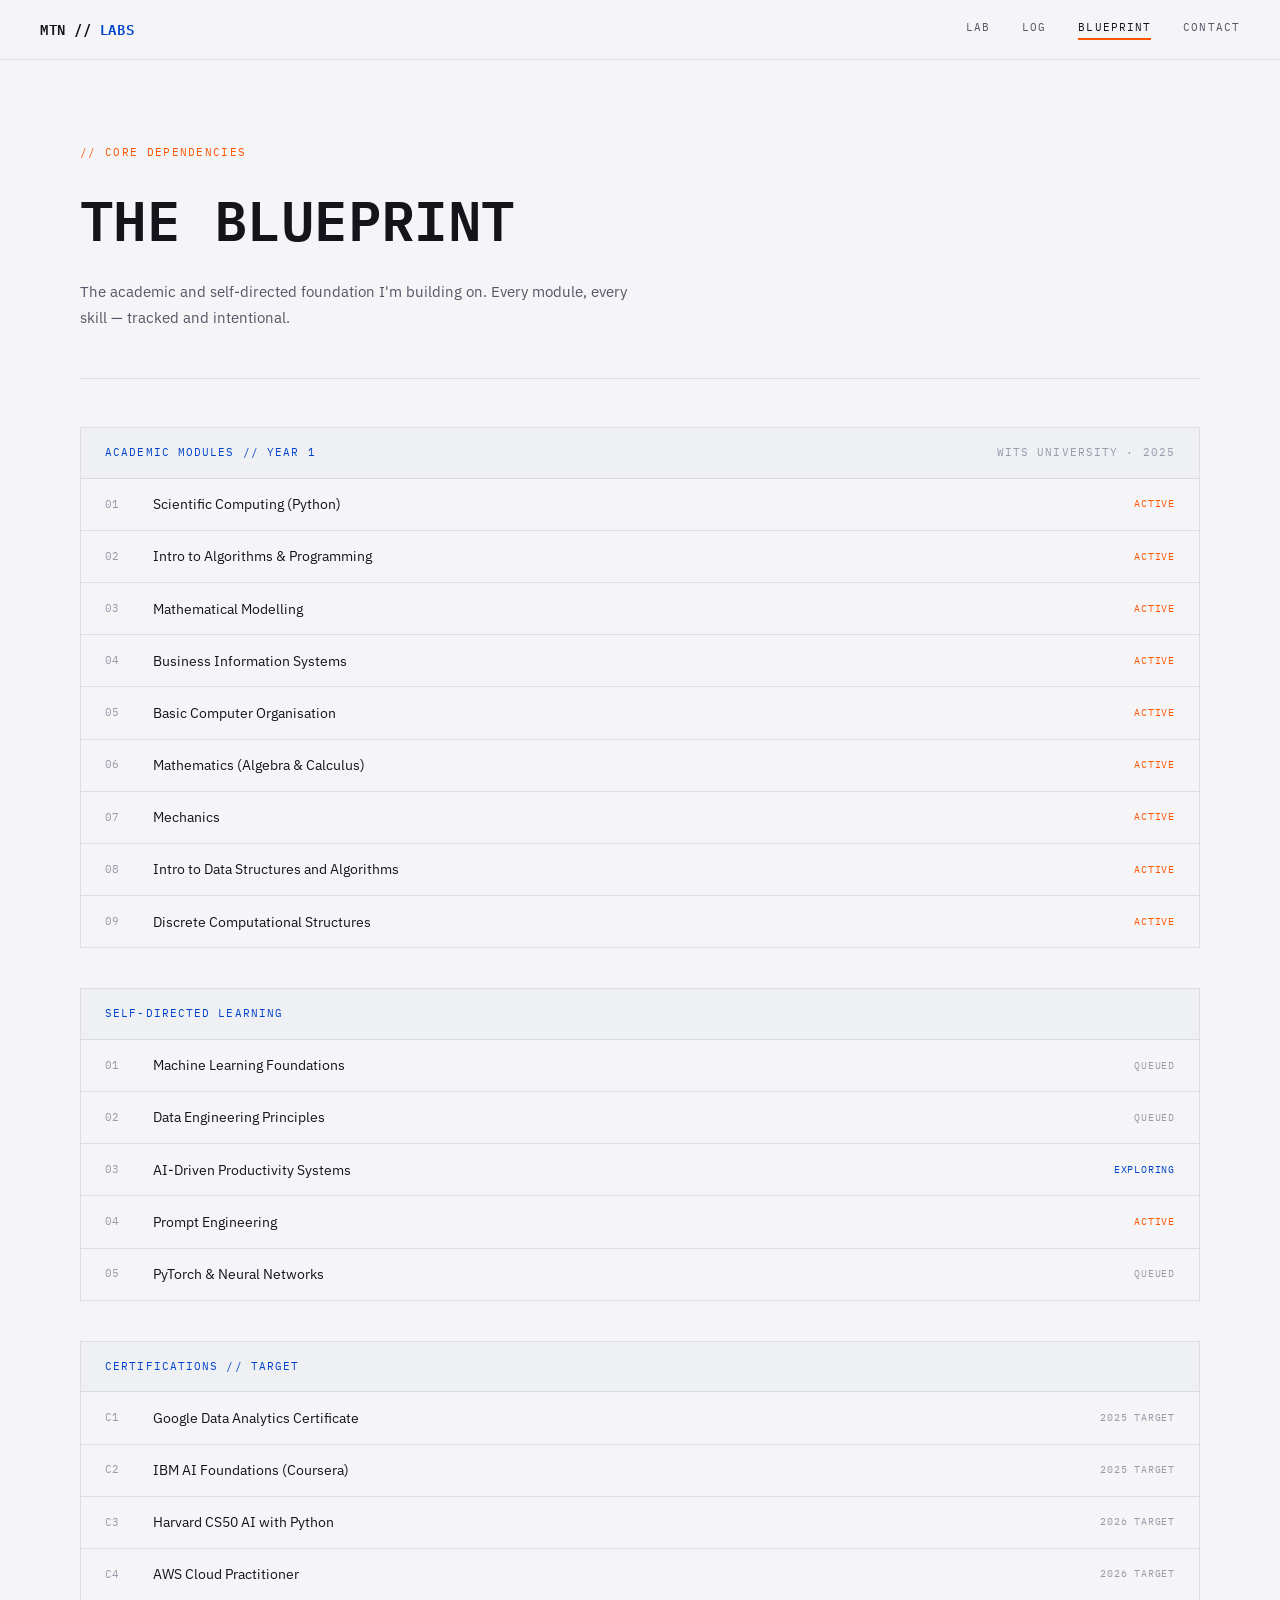
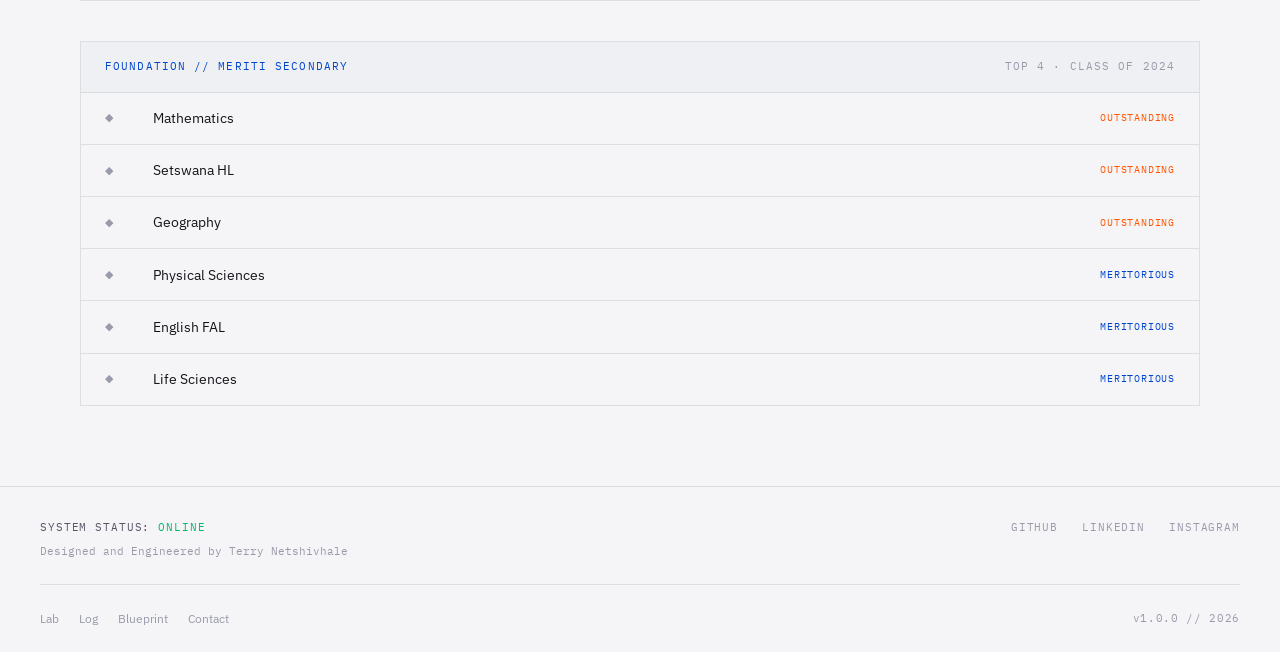
==== blueprint.html @ 5d326236 "Launch portfolio v1.0" ====
<!DOCTYPE html>
<html lang="en">
<head>
<meta charset="UTF-8"/>
<meta name="viewport" content="width=device-width, initial-scale=1.0"/>
<title>Blueprint // MTN Digital Headquarters</title>
<link rel="preconnect" href="https://fonts.googleapis.com">
<link rel="preconnect" href="https://fonts.gstatic.com" crossorigin>
<link href="https://fonts.googleapis.com/css2?family=IBM+Plex+Mono:wght@300;400;500;600&family=IBM+Plex+Sans:wght@300;400;500;600&display=swap" rel="stylesheet">
<link rel="stylesheet" href="style.css"/>
</head>
<body>

<nav class="nav">
  <a href="index.html" class="nav-brand">MTN // <span>LABS</span></a>
  <div class="nav-links">
    <a href="lab.html" class="nav-link">LAB</a>
    <a href="log.html" class="nav-link">LOG</a>
    <a href="blueprint.html" class="nav-link active">BLUEPRINT</a>
    <a href="contact.html" class="nav-link">CONTACT</a>
  </div>
  <button class="mobile-toggle" onclick="toggleMenu()">☰</button>
</nav>
<div class="mobile-menu" id="mobileMenu">
  <a href="lab.html">LAB</a>
  <a href="log.html">LOG</a>
  <a href="blueprint.html">BLUEPRINT</a>
  <a href="contact.html">CONTACT</a>
</div>

<main class="page-main">
  <div class="page-header reveal">
    <p class="page-eyebrow">// CORE DEPENDENCIES</p>
    <h1 class="page-title">THE BLUEPRINT</h1>
    <p class="page-sub">The academic and self-directed foundation I'm building on. Every module, every skill — tracked and intentional.</p>
  </div>

  <section class="blueprint-section reveal">
    <div class="bp-block">
      <div class="bp-header">
        <span class="bp-label blue">ACADEMIC MODULES // YEAR 1</span>
        <span class="bp-label">WITS UNIVERSITY · 2025</span>
      </div>
      <div class="module-list">
        <div class="module-item"><span class="mod-num">01</span><span class="mod-name">Scientific Computing (Python)</span><span class="mod-status active">ACTIVE</span></div>
        <div class="module-item"><span class="mod-num">02</span><span class="mod-name">Intro to Algorithms &amp; Programming</span><span class="mod-status active">ACTIVE</span></div>
        <div class="module-item"><span class="mod-num">03</span><span class="mod-name">Mathematical Modelling</span><span class="mod-status active">ACTIVE</span></div>
        <div class="module-item"><span class="mod-num">04</span><span class="mod-name">Business Information Systems</span><span class="mod-status active">ACTIVE</span></div>
        <div class="module-item"><span class="mod-num">05</span><span class="mod-name">Basic Computer Organisation</span><span class="mod-status active">ACTIVE</span></div>
        <div class="module-item"><span class="mod-num">06</span><span class="mod-name">Mathematics (Algebra &amp; Calculus)</span><span class="mod-status active">ACTIVE</span></div>
        <div class="module-item"><span class="mod-num">07</span><span class="mod-name">Mechanics</span><span class="mod-status active">ACTIVE</span></div>
        <div class="module-item"><span class="mod-num">08</span><span class="mod-name">Intro to Data Structures and Algorithms</span><span class="mod-status active">ACTIVE</span></div>
        <div class="module-item"><span class="mod-num">09</span><span class="mod-name">Discrete Computational Structures</span><span class="mod-status active">ACTIVE</span></div>
      </div>
    </div>

    <div class="bp-block">
      <div class="bp-header">
        <span class="bp-label blue">SELF-DIRECTED LEARNING</span>
      </div>
      <div class="module-list">
        <div class="module-item"><span class="mod-num">01</span><span class="mod-name">Machine Learning Foundations</span><span class="mod-status queued">QUEUED</span></div>
        <div class="module-item"><span class="mod-num">02</span><span class="mod-name">Data Engineering Principles</span><span class="mod-status queued">QUEUED</span></div>
        <div class="module-item"><span class="mod-num">03</span><span class="mod-name">AI-Driven Productivity Systems</span><span class="mod-status exploring">EXPLORING</span></div>
        <div class="module-item"><span class="mod-num">04</span><span class="mod-name">Prompt Engineering</span><span class="mod-status active">ACTIVE</span></div>
        <div class="module-item"><span class="mod-num">05</span><span class="mod-name">PyTorch &amp; Neural Networks</span><span class="mod-status queued">QUEUED</span></div>
      </div>
    </div>

    <div class="bp-block">
      <div class="bp-header">
        <span class="bp-label blue">CERTIFICATIONS // TARGET</span>
      </div>
      <div class="module-list">
        <div class="module-item"><span class="mod-num">C1</span><span class="mod-name">Google Data Analytics Certificate</span><span class="mod-status queued">2025 TARGET</span></div>
        <div class="module-item"><span class="mod-num">C2</span><span class="mod-name">IBM AI Foundations (Coursera)</span><span class="mod-status queued">2025 TARGET</span></div>
        <div class="module-item"><span class="mod-num">C3</span><span class="mod-name">Harvard CS50 AI with Python</span><span class="mod-status queued">2026 TARGET</span></div>
        <div class="module-item"><span class="mod-num">C4</span><span class="mod-name">AWS Cloud Practitioner</span><span class="mod-status queued">2026 TARGET</span></div>
      </div>
    </div>

    <div class="bp-block">
      <div class="bp-header">
        <span class="bp-label blue">FOUNDATION // MERITI SECONDARY</span>
        <span class="bp-label">TOP 4 · CLASS OF 2024</span>
      </div>
      <div class="module-list">
        <div class="module-item"><span class="mod-num">◆</span><span class="mod-name">Mathematics</span><span class="mod-status active">OUTSTANDING</span></div>
        <div class="module-item"><span class="mod-num">◆</span><span class="mod-name">Setswana HL</span><span class="mod-status active">OUTSTANDING</span></div>
        <div class="module-item"><span class="mod-num">◆</span><span class="mod-name">Geography</span><span class="mod-status active">OUTSTANDING</span></div>
        <div class="module-item"><span class="mod-num">◆</span><span class="mod-name">Physical Sciences</span><span class="mod-status exploring">MERITORIOUS</span></div>
        <div class="module-item"><span class="mod-num">◆</span><span class="mod-name">English FAL</span><span class="mod-status exploring">MERITORIOUS</span></div>
        <div class="module-item"><span class="mod-num">◆</span><span class="mod-name">Life Sciences</span><span class="mod-status exploring">MERITORIOUS</span></div>
      </div>
    </div>
  </section>
</main>

<footer class="footer">
  <div class="footer-top">
    <div class="footer-status">
      <span class="system-status">SYSTEM STATUS: <span class="online">ONLINE</span></span>
      <span class="footer-credit">Designed and Engineered by Terry Netshivhale</span>
    </div>
    <div class="footer-socials">
      <a href="https://github.com/terrynets" target="_blank" rel="noopener">GITHUB</a>
      <a href="https://linkedin.com/in/mukovhe-netshivhale" target="_blank" rel="noopener">LINKEDIN</a>
      <a href="https://instagram.com/terrynets" target="_blank" rel="noopener">INSTAGRAM</a>
    </div>
  </div>
  <div class="footer-bottom">
    <div class="footer-nav">
      <a href="lab.html">Lab</a>
      <a href="log.html">Log</a>
      <a href="blueprint.html">Blueprint</a>
      <a href="contact.html">Contact</a>
    </div>
    <span class="footer-version">v1.0.0 // 2026</span>
  </div>
</footer>
<script src="main.js"></script>
</body>
</html>
---- style.css ----
/* ==========================================
   MTN // DIGITAL HEADQUARTERS — STYLESHEET
   Terry Netshivhale · terrynets.github.io
   ========================================== */

:root {
  --bg: #f5f5f7;
  --surface: #ffffff;
  --surface2: #eef0f3;
  --border: rgba(20,20,26,0.1);
  --border-strong: rgba(20,20,26,0.2);
  --text: #14141a;
  --text-muted: #555566;
  --text-dim: #999aaa;
  --orange: #ff5500;
  --blue: #001f7a;
  --blue-mid: #0044cc;
  --green: #00b86b;
  --font-mono: 'IBM Plex Mono', monospace;
  --font-sans: 'IBM Plex Sans', sans-serif;
}

*, *::before, *::after { box-sizing: border-box; margin: 0; padding: 0; }
html { scroll-behavior: smooth; }

body {
  background: var(--bg);
  color: var(--text);
  font-family: var(--font-sans);
  font-size: 16px;
  line-height: 1.6;
  overflow-x: hidden;
}

/* ========== NAV ========== */
.nav {
  position: fixed;
  top: 0; left: 0; right: 0;
  z-index: 100;
  background: rgba(245,245,247,0.92);
  backdrop-filter: blur(12px);
  border-bottom: 1px solid var(--border);
  padding: 0 2.5rem;
  height: 60px;
  display: flex;
  align-items: center;
  justify-content: space-between;
}

.nav-brand {
  font-family: var(--font-mono);
  font-size: 14px;
  font-weight: 600;
  color: var(--text);
  text-decoration: none;
  letter-spacing: 0.04em;
}
.nav-brand span { color: var(--blue-mid); }

.nav-links {
  display: flex;
  gap: 2rem;
  list-style: none;
}

.nav-link {
  font-family: var(--font-mono);
  font-size: 11px;
  color: var(--text-muted);
  text-decoration: none;
  letter-spacing: 0.1em;
  transition: color 0.2s;
}
.nav-link:hover, .nav-link.active { color: var(--text); }
.nav-link.active { border-bottom: 2px solid var(--orange); padding-bottom: 2px; }

.mobile-toggle {
  display: none;
  background: none;
  border: none;
  font-size: 20px;
  cursor: pointer;
  color: var(--text);
}

.mobile-menu {
  display: none;
  position: fixed;
  top: 60px; left: 0; right: 0;
  background: var(--surface);
  border-bottom: 1px solid var(--border);
  padding: 1.5rem 2.5rem;
  flex-direction: column;
  gap: 1.25rem;
  z-index: 99;
}
.mobile-menu.open { display: flex; }
.mobile-menu a {
  font-family: var(--font-mono);
  font-size: 13px;
  color: var(--text-muted);
  text-decoration: none;
  letter-spacing: 0.1em;
}

/* ========== HERO ========== */
.hero {
  min-height: 100vh;
  padding: 100px 2.5rem 4rem;
  max-width: 1200px;
  margin: 0 auto;
  display: grid;
  grid-template-columns: 1fr 1fr;
  gap: 4rem;
  align-items: center;
}

.status-bar {
  display: flex;
  gap: 0.75rem;
  flex-wrap: wrap;
  margin-bottom: 2rem;
}
.status-tag {
  font-family: var(--font-mono);
  font-size: 10px;
  padding: 4px 10px;
  border: 1px solid var(--border-strong);
  color: var(--text-muted);
  letter-spacing: 0.08em;
}

.hero-name {
  font-family: var(--font-mono);
  font-size: clamp(2rem, 5vw, 3.5rem);
  font-weight: 600;
  line-height: 1.1;
  letter-spacing: -0.01em;
  margin-bottom: 1rem;
}
.name-accent { color: var(--blue); }

.hero-tagline {
  font-family: var(--font-mono);
  font-size: 11px;
  color: var(--text-muted);
  letter-spacing: 0.12em;
  margin-bottom: 1.25rem;
}

.hero-desc {
  font-size: 15px;
  color: var(--text-muted);
  line-height: 1.75;
  max-width: 480px;
  margin-bottom: 2rem;
}

.hero-ctas {
  display: flex;
  gap: 1rem;
  flex-wrap: wrap;
}

.btn-primary {
  display: inline-flex;
  align-items: center;
  padding: 0.7rem 1.4rem;
  background: var(--blue);
  color: #fff;
  font-family: var(--font-mono);
  font-size: 12px;
  font-weight: 500;
  letter-spacing: 0.08em;
  text-decoration: none;
  border: none;
  cursor: pointer;
  transition: all 0.2s;
}
.btn-primary:hover { background: var(--blue-mid); transform: translateY(-2px); }

.btn-outline {
  display: inline-flex;
  align-items: center;
  padding: 0.7rem 1.4rem;
  background: transparent;
  color: var(--text);
  font-family: var(--font-mono);
  font-size: 12px;
  font-weight: 500;
  letter-spacing: 0.08em;
  text-decoration: none;
  border: 1px solid var(--border-strong);
  transition: all 0.2s;
}
.btn-outline:hover { border-color: var(--blue); color: var(--blue); }

/* PHOTO */
.hero-right { display: flex; justify-content: center; }
.photo-frame {
  position: relative;
  width: 340px;
  max-width: 100%;
}
.hero-photo {
  width: 100%;
  height: 420px;
  object-fit: cover;
  object-position: top;
  display: block;
  filter: grayscale(10%);
}
.photo-placeholder {
  width: 340px;
  height: 420px;
  background: linear-gradient(135deg, var(--blue), #0044cc);
  display: flex;
  align-items: center;
  justify-content: center;
  color: rgba(255,255,255,0.3);
  font-family: var(--font-mono);
  font-size: 12px;
  letter-spacing: 0.1em;
}
.photo-placeholder::after { content: 'PHOTO.JPG'; }
.photo-label {
  position: absolute;
  bottom: 0; left: 0; right: 0;
  background: rgba(0,31,122,0.85);
  color: rgba(255,255,255,0.85);
  font-family: var(--font-mono);
  font-size: 11px;
  letter-spacing: 0.1em;
  padding: 8px 14px;
}

/* ========== MISSION ========== */
.mission {
  border-top: 1px solid var(--border);
  padding: 5rem 2.5rem;
  max-width: 1200px;
  margin: 0 auto;
}
.mission-quote {
  border-left: 3px solid var(--orange);
  padding-left: 2rem;
  max-width: 800px;
}
.mission-quote blockquote {
  font-family: var(--font-mono);
  font-size: clamp(1rem, 2.5vw, 1.3rem);
  font-weight: 500;
  line-height: 1.5;
  color: var(--text);
  margin-bottom: 1rem;
}
.mission-quote cite {
  font-family: var(--font-mono);
  font-size: 11px;
  color: var(--text-dim);
  letter-spacing: 0.1em;
  font-style: normal;
}

/* ========== FOCUS ========== */
.focus {
  border-top: 1px solid var(--border);
  padding: 5rem 2.5rem;
  max-width: 1200px;
  margin: 0 auto;
}
.section-header {
  display: flex;
  justify-content: space-between;
  align-items: center;
  margin-bottom: 2.5rem;
}
.section-label {
  font-family: var(--font-mono);
  font-size: 11px;
  color: var(--text-dim);
  letter-spacing: 0.12em;
}
.section-label.orange { color: var(--orange); }

.focus-grid {
  display: grid;
  grid-template-columns: repeat(3, 1fr);
  gap: 1px;
  background: var(--border);
  border: 1px solid var(--border);
}

.focus-card {
  background: var(--bg);
  transition: background 0.2s;
  overflow: hidden;
}
.focus-card:hover { background: var(--surface); }

.focus-img {
  height: 180px;
  position: relative;
  overflow: hidden;
}
.circuit-bg {
  position: absolute;
  inset: 0;
  background-image:
    linear-gradient(rgba(0,229,255,0.06) 1px, transparent 1px),
    linear-gradient(90deg, rgba(0,229,255,0.06) 1px, transparent 1px);
  background-size: 24px 24px;
}
.grid-bg {
  position: absolute;
  inset: 0;
  background-image: repeating-linear-gradient(
    45deg, rgba(255,255,255,0.03) 0px, rgba(255,255,255,0.03) 1px,
    transparent 1px, transparent 12px
  );
}
.network-bg {
  position: absolute;
  inset: 0;
  background: radial-gradient(circle at 30% 70%, rgba(255,85,0,0.15) 0%, transparent 60%),
              radial-gradient(circle at 70% 30%, rgba(0,31,122,0.2) 0%, transparent 60%);
}

.focus-num {
  font-family: var(--font-mono);
  font-size: 11px;
  letter-spacing: 0.1em;
  padding: 1rem 1.25rem 0;
}
.focus-content { padding: 0.75rem 1.25rem 1.5rem; }
.focus-title-row {
  display: flex;
  justify-content: space-between;
  align-items: flex-start;
  margin-bottom: 0.75rem;
}
.focus-title-row h3 {
  font-family: var(--font-mono);
  font-size: 13px;
  font-weight: 600;
  letter-spacing: 0.04em;
  line-height: 1.4;
}
.arrow { color: var(--text-dim); font-size: 14px; margin-top: 2px; }
.focus-card:hover .arrow { color: var(--orange); }
.focus-content p {
  font-size: 13px;
  color: var(--text-muted);
  line-height: 1.65;
  margin-bottom: 1rem;
}

/* TAGS */
.tags { display: flex; flex-wrap: wrap; gap: 6px; }
.tag {
  font-family: var(--font-mono);
  font-size: 9px;
  padding: 3px 8px;
  border: 1px solid var(--border-strong);
  color: var(--text-dim);
  letter-spacing: 0.08em;
}

/* ========== STATS ========== */
.stats {
  border-top: 1px solid var(--border);
  padding: 3rem 2.5rem;
  max-width: 1200px;
  margin: 0 auto;
  display: flex;
  align-items: center;
  gap: 0;
}
.stat-item { flex: 1; padding: 1rem 2rem; }
.stat-divider { width: 1px; height: 60px; background: var(--border); }
.stat-num {
  font-family: var(--font-mono);
  font-size: 2rem;
  font-weight: 600;
  line-height: 1;
  margin-bottom: 0.4rem;
}
.stat-label {
  font-family: var(--font-mono);
  font-size: 10px;
  color: var(--text-dim);
  letter-spacing: 0.1em;
}

/* ========== PAGE COMMON ========== */
.page-main {
  padding-top: 80px;
  max-width: 1200px;
  margin: 0 auto;
  padding-left: 2.5rem;
  padding-right: 2.5rem;
  padding-bottom: 5rem;
}
.page-header {
  padding: 4rem 0 3rem;
  border-bottom: 1px solid var(--border);
  margin-bottom: 3rem;
}
.page-eyebrow {
  font-family: var(--font-mono);
  font-size: 11px;
  color: var(--orange);
  letter-spacing: 0.12em;
  margin-bottom: 0.75rem;
}
.page-title {
  font-family: var(--font-mono);
  font-size: clamp(2rem, 5vw, 3.5rem);
  font-weight: 600;
  letter-spacing: -0.01em;
  margin-bottom: 1rem;
}
.page-sub {
  font-size: 15px;
  color: var(--text-muted);
  max-width: 560px;
  line-height: 1.7;
}

/* ========== PROJECTS (LAB) ========== */
.projects {
  display: grid;
  grid-template-columns: 1fr 1fr;
  gap: 1px;
  background: var(--border);
  border: 1px solid var(--border);
  margin-bottom: 4rem;
}
.project-card {
  background: var(--bg);
  padding: 2rem;
  transition: background 0.2s;
}
.project-card:hover { background: var(--surface); }
.project-top {
  display: flex;
  align-items: center;
  gap: 8px;
  margin-bottom: 1rem;
}
.project-lang {
  font-family: var(--font-mono);
  font-size: 10px;
  letter-spacing: 0.1em;
  font-weight: 600;
}
.project-dot { color: var(--text-dim); }
.project-status {
  font-family: var(--font-mono);
  font-size: 10px;
  letter-spacing: 0.08em;
}
.project-status.in-progress { color: var(--text-dim); }
.project-status.active { color: var(--green); }
.project-arrow { margin-left: auto; color: var(--text-dim); font-size: 14px; }
.project-card:hover .project-arrow { color: var(--orange); }
.project-name {
  font-family: var(--font-mono);
  font-size: 14px;
  font-weight: 600;
  letter-spacing: 0.04em;
  margin-bottom: 0.75rem;
}
.project-desc {
  font-size: 13px;
  color: var(--text-muted);
  line-height: 1.65;
}

/* QUEUED */
.coming-next { margin-top: 1rem; }
.queued-list {
  border: 1px solid var(--border);
}
.queued-item {
  display: flex;
  align-items: center;
  gap: 1.5rem;
  padding: 1.1rem 1.5rem;
  border-bottom: 1px solid var(--border);
  transition: background 0.2s;
}
.queued-item:last-child { border-bottom: none; }
.queued-item:hover { background: var(--surface); }
.queued-num {
  font-family: var(--font-mono);
  font-size: 11px;
  color: var(--text-dim);
  min-width: 24px;
}
.queued-name {
  font-family: var(--font-mono);
  font-size: 13px;
  font-weight: 500;
  flex: 1;
}
.queued-tag {
  font-family: var(--font-mono);
  font-size: 10px;
  color: var(--text-dim);
  letter-spacing: 0.08em;
  padding: 2px 8px;
  border: 1px solid var(--border);
}

/* ========== LOG ========== */
.log-entries { display: flex; flex-direction: column; }
.log-entry {
  display: grid;
  grid-template-columns: 140px 1fr;
  gap: 2rem;
  padding: 2rem 0;
  border-bottom: 1px solid var(--border);
}
.log-entry:first-child { border-top: 1px solid var(--border); }
.log-date {
  font-family: var(--font-mono);
  font-size: 11px;
  color: var(--text-dim);
  letter-spacing: 0.08em;
  padding-top: 4px;
}
.log-title {
  font-family: var(--font-mono);
  font-size: 14px;
  font-weight: 600;
  letter-spacing: 0.02em;
  margin-bottom: 0.6rem;
}
.log-text {
  font-size: 14px;
  color: var(--text-muted);
  line-height: 1.75;
  margin-bottom: 0.75rem;
}

/* ========== BLUEPRINT ========== */
.blueprint-section { display: flex; flex-direction: column; gap: 2.5rem; }
.bp-block {
  border: 1px solid var(--border);
}
.bp-header {
  display: flex;
  justify-content: space-between;
  align-items: center;
  padding: 1rem 1.5rem;
  border-bottom: 1px solid var(--border);
  background: var(--surface2);
}
.bp-label {
  font-family: var(--font-mono);
  font-size: 11px;
  color: var(--text-dim);
  letter-spacing: 0.1em;
}
.bp-label.blue { color: var(--blue-mid); }
.module-list { }
.module-item {
  display: flex;
  align-items: center;
  padding: 0.9rem 1.5rem;
  border-bottom: 1px solid var(--border);
  gap: 1.25rem;
  transition: background 0.15s;
}
.module-item:last-child { border-bottom: none; }
.module-item:hover { background: var(--surface); }
.mod-num {
  font-family: var(--font-mono);
  font-size: 11px;
  color: var(--text-dim);
  min-width: 28px;
}
.mod-name {
  font-size: 14px;
  color: var(--text);
  flex: 1;
}
.mod-status {
  font-family: var(--font-mono);
  font-size: 10px;
  letter-spacing: 0.08em;
}
.mod-status.active { color: var(--orange); }
.mod-status.queued { color: var(--text-dim); }
.mod-status.exploring { color: var(--blue-mid); }

/* ========== CONTACT ========== */
.contact-section { }
.contact-grid {
  display: grid;
  grid-template-columns: 1fr 1fr;
  gap: 4rem;
  align-items: start;
}

.form-note {
  font-size: 13px;
  color: var(--text-muted);
  line-height: 1.7;
  margin-bottom: 1.75rem;
  padding: 1rem 1.25rem;
  border: 1px solid var(--border);
  background: var(--surface2);
  font-family: var(--font-mono);
}
.form-group { margin-bottom: 1.25rem; }
.form-label {
  display: block;
  font-family: var(--font-mono);
  font-size: 10px;
  color: var(--text-dim);
  letter-spacing: 0.1em;
  margin-bottom: 0.4rem;
}
.form-input {
  width: 100%;
  padding: 0.7rem 1rem;
  background: var(--surface);
  border: 1px solid var(--border-strong);
  color: var(--text);
  font-family: var(--font-sans);
  font-size: 14px;
  outline: none;
  transition: border-color 0.2s;
}
.form-input:focus { border-color: var(--blue); }
.form-select { appearance: none; cursor: pointer; }
.form-textarea { resize: vertical; min-height: 120px; }
.send-btn {
  width: 100%;
  justify-content: center;
  font-size: 13px;
  padding: 1rem;
  margin-top: 0.5rem;
}
.form-disclaimer {
  font-family: var(--font-mono);
  font-size: 10px;
  color: var(--text-dim);
  line-height: 1.6;
  margin-top: 0.75rem;
  letter-spacing: 0.04em;
}

.contact-links {
  border: 1px solid var(--border);
  margin-bottom: 1.5rem;
}
.contact-link-item {
  display: flex;
  align-items: center;
  justify-content: space-between;
  padding: 1.1rem 1.5rem;
  border-bottom: 1px solid var(--border);
  text-decoration: none;
  color: var(--text);
  transition: background 0.2s;
}
.contact-link-item:last-child { border-bottom: none; }
.contact-link-item:hover { background: var(--surface2); }
.cl-label {
  font-family: var(--font-mono);
  font-size: 10px;
  color: var(--text-dim);
  letter-spacing: 0.08em;
  margin-bottom: 3px;
}
.cl-value {
  font-size: 14px;
  font-weight: 500;
}
.cl-arrow {
  font-size: 14px;
  color: var(--text-dim);
  transition: transform 0.2s, color 0.2s;
}
.contact-link-item:hover .cl-arrow { transform: translate(3px,-3px); color: var(--orange); }

.availability-card {
  border: 1px solid var(--border);
  padding: 1.5rem;
  background: var(--surface);
}
.av-label {
  font-family: var(--font-mono);
  font-size: 10px;
  color: var(--text-dim);
  letter-spacing: 0.1em;
  margin-bottom: 1rem;
}
.av-status {
  font-size: 13px;
  color: var(--text-muted);
  margin-bottom: 0.5rem;
  font-family: var(--font-mono);
}

/* ========== FOOTER ========== */
.footer {
  border-top: 1px solid var(--border);
  padding: 2rem 2.5rem 1.5rem;
}
.footer-top {
  display: flex;
  justify-content: space-between;
  align-items: flex-start;
  margin-bottom: 1.5rem;
  padding-bottom: 1.5rem;
  border-bottom: 1px solid var(--border);
}
.system-status {
  display: block;
  font-family: var(--font-mono);
  font-size: 11px;
  color: var(--text-muted);
  letter-spacing: 0.08em;
  margin-bottom: 0.4rem;
}
.footer-credit {
  font-family: var(--font-mono);
  font-size: 11px;
  color: var(--text-dim);
  display: block;
}
.footer-socials {
  display: flex;
  gap: 1.5rem;
}
.footer-socials a {
  font-family: var(--font-mono);
  font-size: 11px;
  color: var(--text-dim);
  text-decoration: none;
  letter-spacing: 0.08em;
  transition: color 0.2s;
}
.footer-socials a:hover { color: var(--orange); }
.footer-bottom {
  display: flex;
  justify-content: space-between;
  align-items: center;
}
.footer-nav { display: flex; gap: 1.25rem; }
.footer-nav a {
  font-size: 12px;
  color: var(--text-dim);
  text-decoration: none;
  transition: color 0.2s;
}
.footer-nav a:hover { color: var(--text); }
.footer-version {
  font-family: var(--font-mono);
  font-size: 11px;
  color: var(--text-dim);
  letter-spacing: 0.06em;
}

/* ========== UTILITIES ========== */
.orange { color: var(--orange); }
.blue { color: var(--blue-mid); }
.online { color: var(--green); }

.reveal {
  opacity: 0;
  transform: translateY(24px);
  transition: opacity 0.6s ease, transform 0.6s ease;
}
.reveal.visible {
  opacity: 1;
  transform: translateY(0);
}

/* ========== RESPONSIVE ========== */
@media (max-width: 900px) {
  .hero { grid-template-columns: 1fr; gap: 2.5rem; padding-top: 90px; }
  .hero-right { order: -1; }
  .photo-frame { width: 100%; max-width: 340px; }
  .focus-grid { grid-template-columns: 1fr; }
  .projects { grid-template-columns: 1fr; }
  .contact-grid { grid-template-columns: 1fr; gap: 2rem; }
  .stats { flex-wrap: wrap; }
  .stat-divider { display: none; }
  .stat-item { min-width: 45%; }
}

@media (max-width: 640px) {
  .nav { padding: 0 1.25rem; }
  .nav-links { display: none; }
  .mobile-toggle { display: block; }
  .hero { padding: 80px 1.25rem 3rem; }
  .mission, .focus, .stats { padding-left: 1.25rem; padding-right: 1.25rem; }
  .page-main { padding-left: 1.25rem; padding-right: 1.25rem; }
  .log-entry { grid-template-columns: 1fr; gap: 0.5rem; }
  .footer { padding: 1.5rem 1.25rem; }
  .footer-top { flex-direction: column; gap: 1rem; }
  .bp-header { flex-direction: column; align-items: flex-start; gap: 4px; }
}
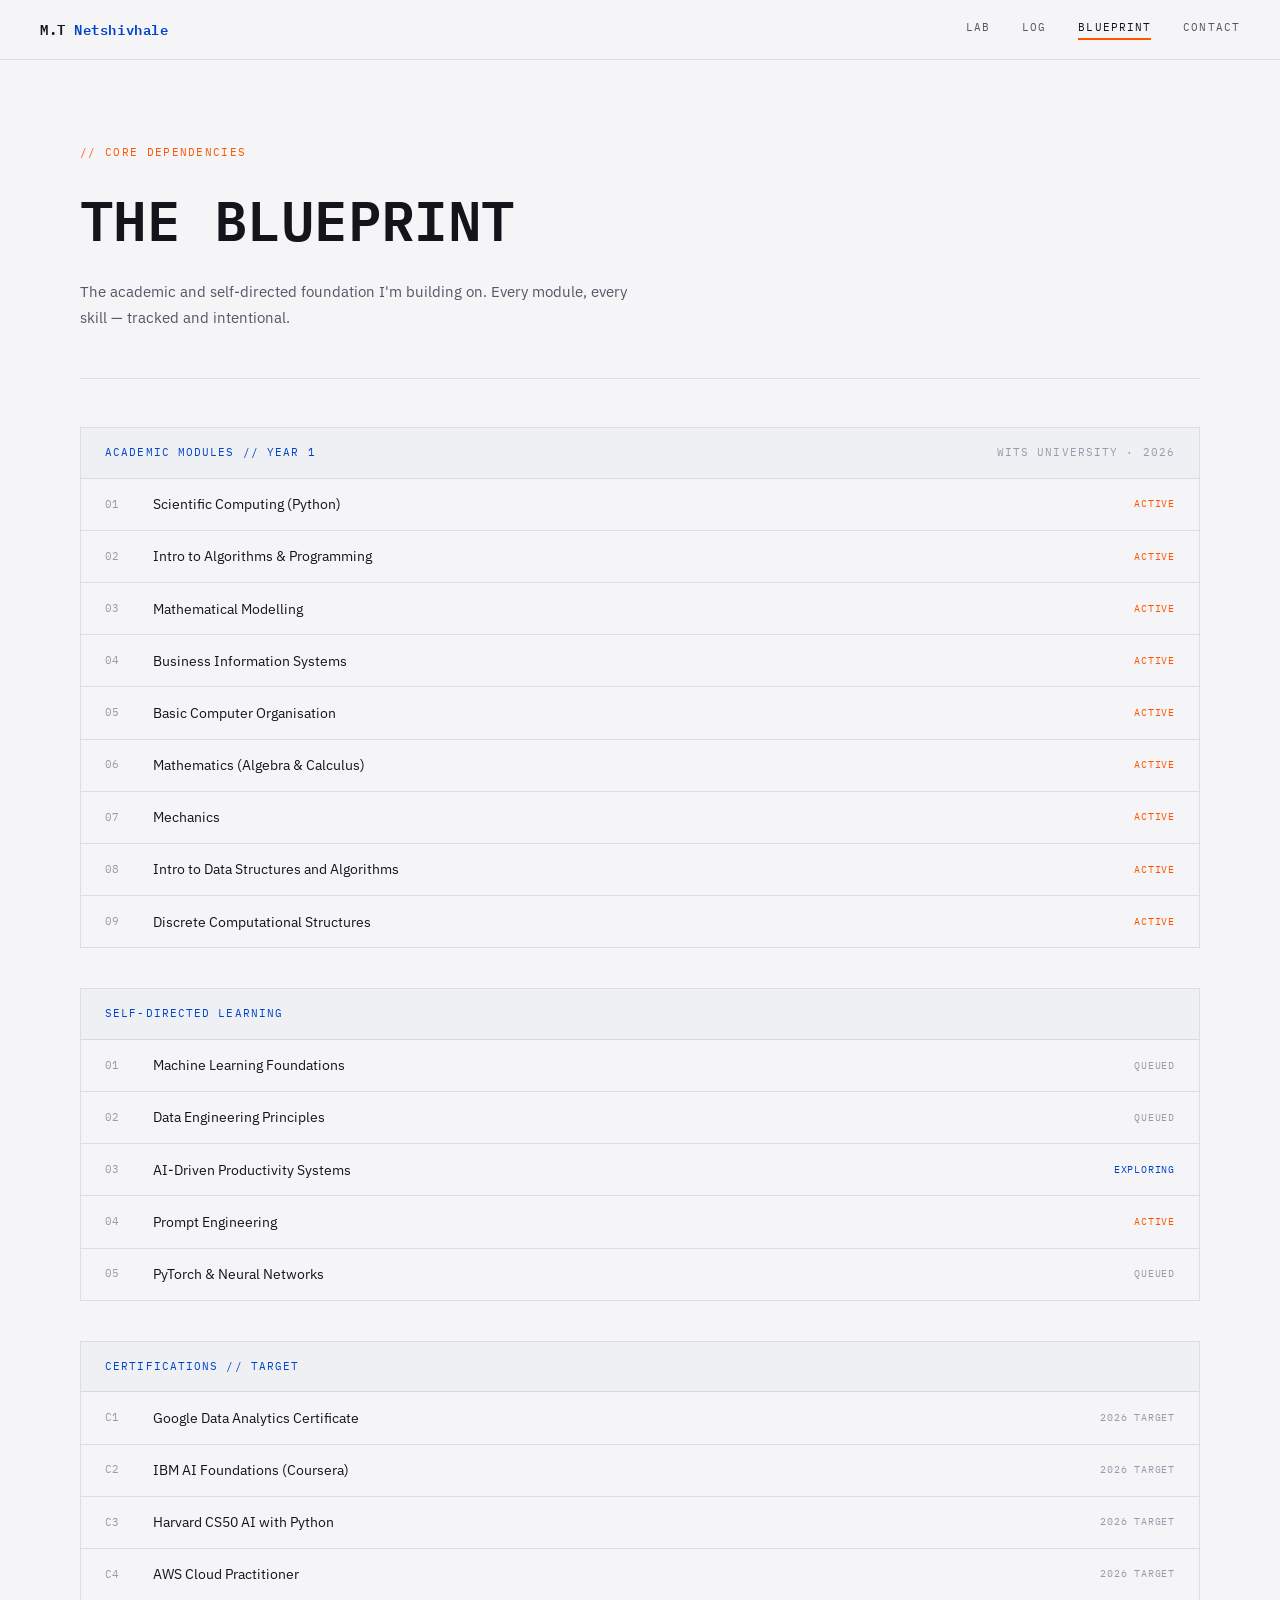
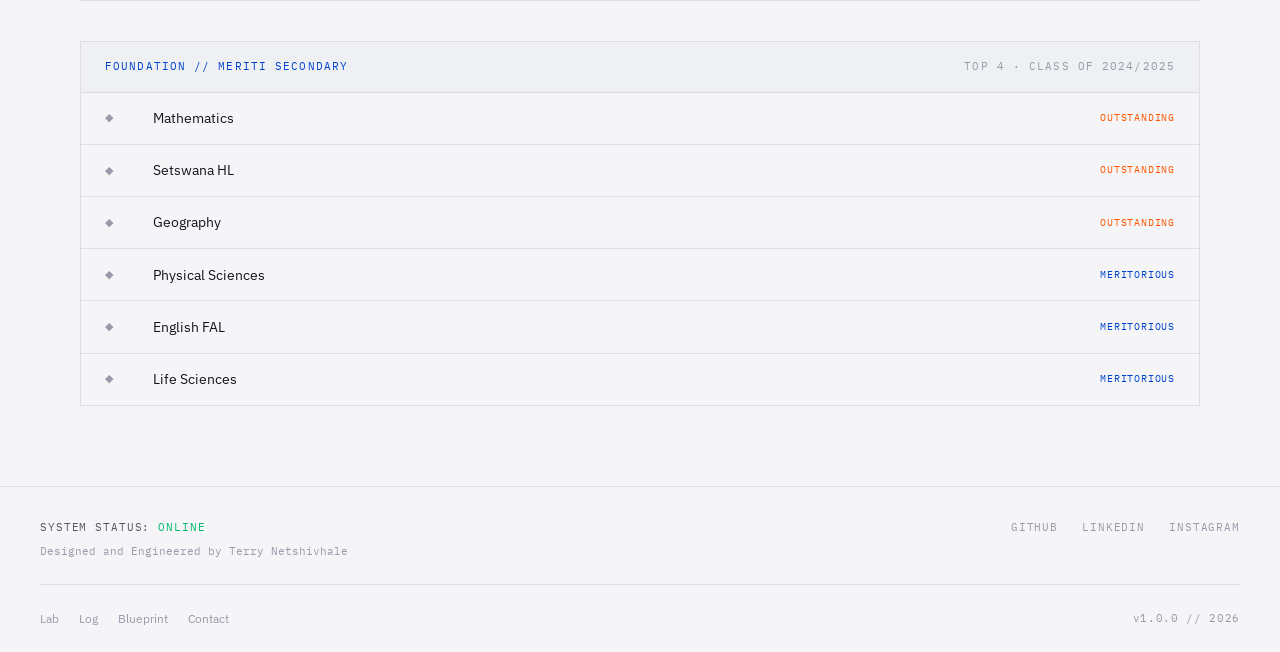
==== commit 3f564fe0: "Update blueprint.html" ====
--- a/blueprint.html
+++ b/blueprint.html
@@ -12,7 +12,7 @@
 <body>
 
 <nav class="nav">
-  <a href="index.html" class="nav-brand">MTN // <span>LABS</span></a>
+  <a href="index.html" class="nav-brand">M.T <span>Netshivhale</span></a>
   <div class="nav-links">
     <a href="lab.html" class="nav-link">LAB</a>
     <a href="log.html" class="nav-link">LOG</a>
@@ -39,7 +39,7 @@
     <div class="bp-block">
       <div class="bp-header">
         <span class="bp-label blue">ACADEMIC MODULES // YEAR 1</span>
-        <span class="bp-label">WITS UNIVERSITY · 2025</span>
+        <span class="bp-label">WITS UNIVERSITY · 2026</span>
       </div>
       <div class="module-list">
         <div class="module-item"><span class="mod-num">01</span><span class="mod-name">Scientific Computing (Python)</span><span class="mod-status active">ACTIVE</span></div>
@@ -72,8 +72,8 @@
         <span class="bp-label blue">CERTIFICATIONS // TARGET</span>
       </div>
       <div class="module-list">
-        <div class="module-item"><span class="mod-num">C1</span><span class="mod-name">Google Data Analytics Certificate</span><span class="mod-status queued">2025 TARGET</span></div>
-        <div class="module-item"><span class="mod-num">C2</span><span class="mod-name">IBM AI Foundations (Coursera)</span><span class="mod-status queued">2025 TARGET</span></div>
+        <div class="module-item"><span class="mod-num">C1</span><span class="mod-name">Google Data Analytics Certificate</span><span class="mod-status queued">2026 TARGET</span></div>
+        <div class="module-item"><span class="mod-num">C2</span><span class="mod-name">IBM AI Foundations (Coursera)</span><span class="mod-status queued">2026 TARGET</span></div>
         <div class="module-item"><span class="mod-num">C3</span><span class="mod-name">Harvard CS50 AI with Python</span><span class="mod-status queued">2026 TARGET</span></div>
         <div class="module-item"><span class="mod-num">C4</span><span class="mod-name">AWS Cloud Practitioner</span><span class="mod-status queued">2026 TARGET</span></div>
       </div>
@@ -82,7 +82,7 @@
     <div class="bp-block">
       <div class="bp-header">
         <span class="bp-label blue">FOUNDATION // MERITI SECONDARY</span>
-        <span class="bp-label">TOP 4 · CLASS OF 2024</span>
+        <span class="bp-label">TOP 4 · CLASS OF 2024/2025</span>
       </div>
       <div class="module-list">
         <div class="module-item"><span class="mod-num">◆</span><span class="mod-name">Mathematics</span><span class="mod-status active">OUTSTANDING</span></div>
@@ -120,4 +120,4 @@
 </footer>
 <script src="main.js"></script>
 </body>
-</html>+</html>
